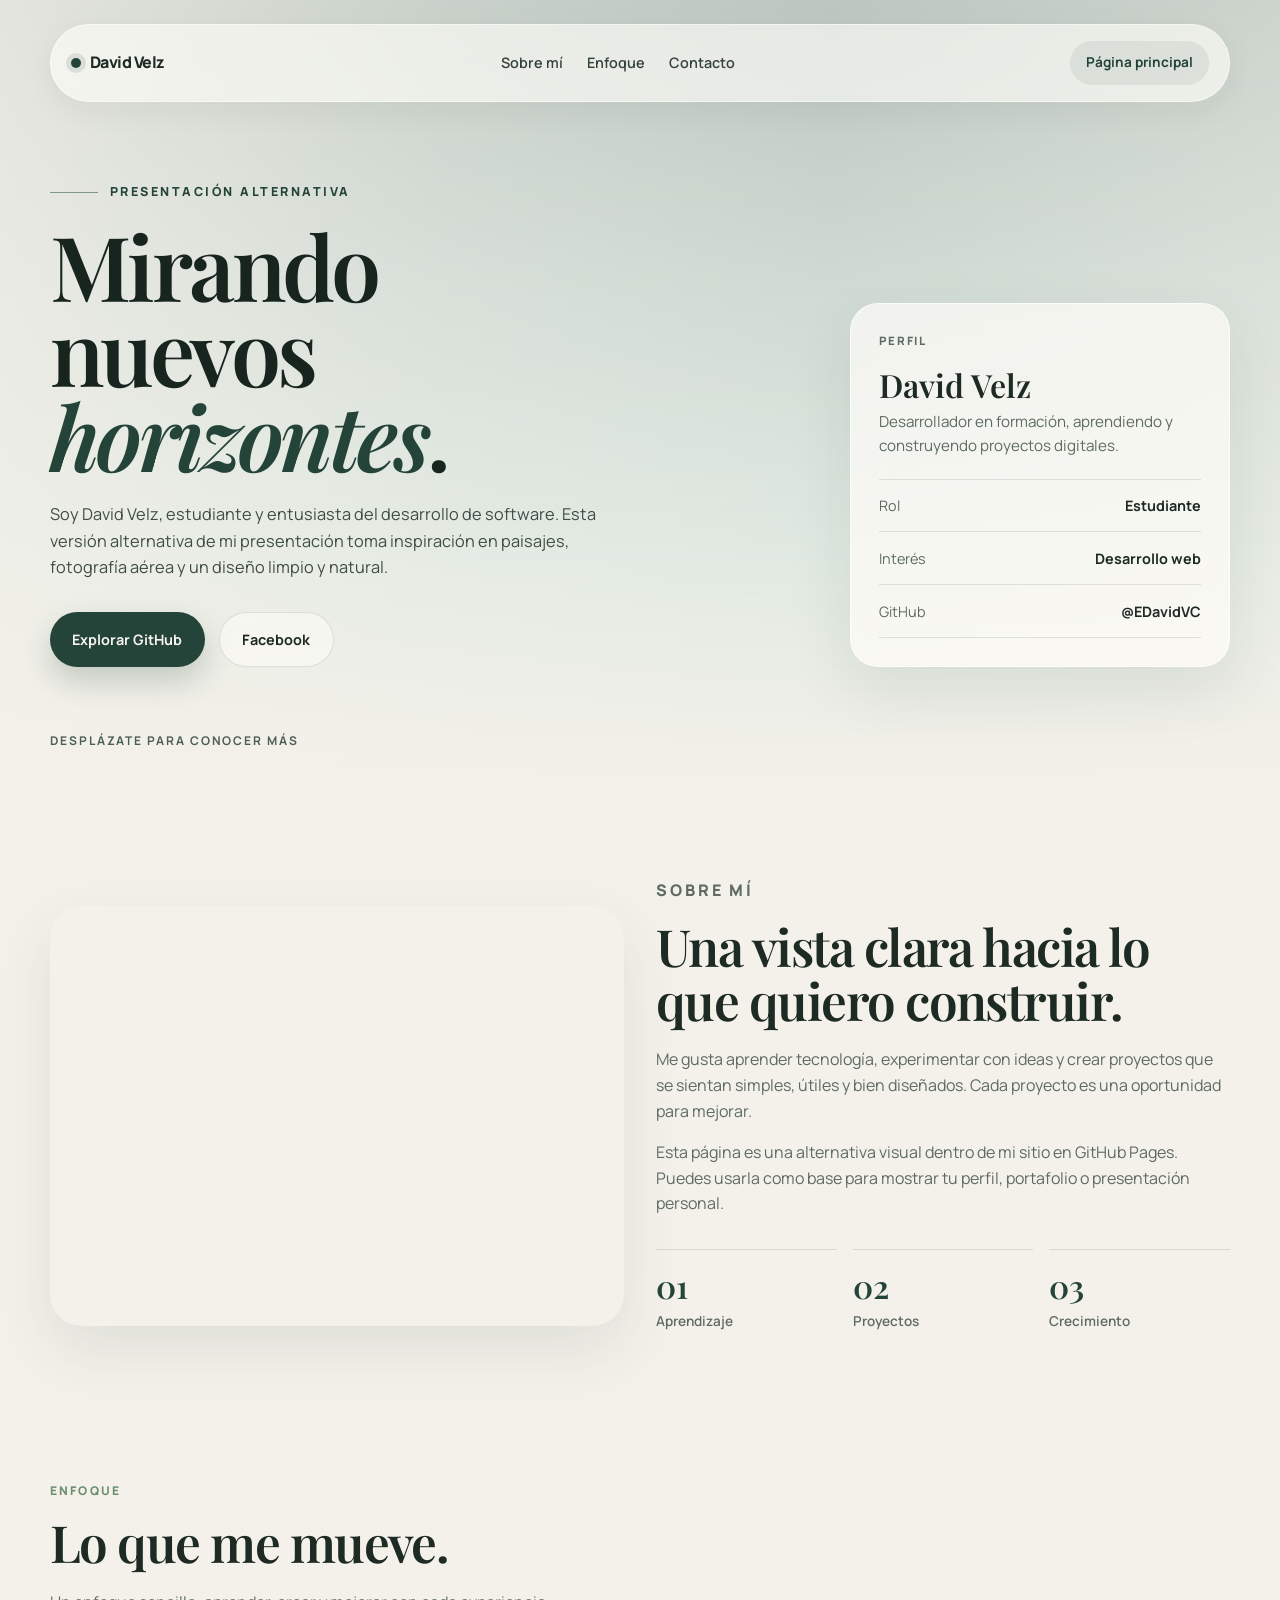
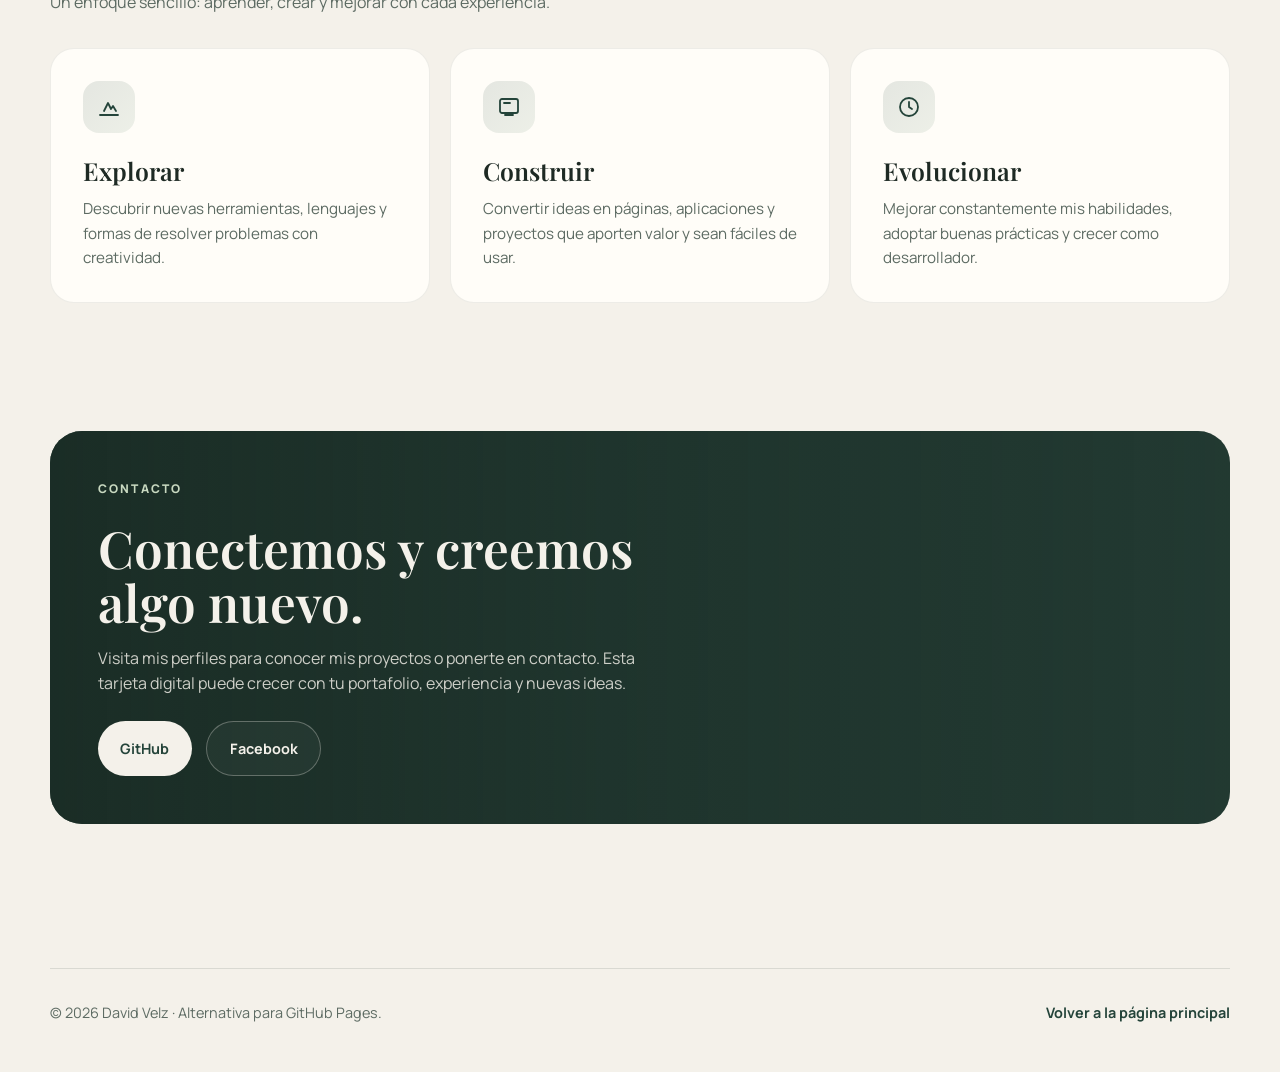
==== alternativa/index.html @ 0d1ffbe5 "Add alternativa page inspired by Dronescape style" ====
<!DOCTYPE html>
<html lang="es">
<head>
  <meta charset="UTF-8">
  <meta name="viewport" content="width=device-width, initial-scale=1.0">
  <meta name="description" content="Presentación alternativa de David Velz - estilo paisaje y naturaleza.">
  <title>David Velz | Alternativa</title>
  <link rel="preconnect" href="https://fonts.googleapis.com">
  <link rel="preconnect" href="https://fonts.gstatic.com" crossorigin>
  <link href="https://fonts.googleapis.com/css2?family=Manrope:wght@400;500;600;700;800&family=Playfair+Display:wght@600;700&display=swap" rel="stylesheet">
  <style>
    :root {
      --bg: #f4f1ea;
      --surface: rgba(255, 255, 255, 0.72);
      --surface-solid: #fffdf8;
      --ink: #1e2a24;
      --muted: #5d6b63;
      --line: rgba(30, 42, 36, 0.12);
      --forest: #24443a;
      --moss: #6b8f71;
      --sand: #d8c3a5;
      --sky: #dfeae4;
      --radius: 24px;
      --shadow: 0 24px 60px rgba(36, 68, 58, 0.1);
    }

    * { box-sizing: border-box; margin: 0; padding: 0; }
    html { scroll-behavior: smooth; }
    body {
      font-family: 'Manrope', system-ui, sans-serif;
      color: var(--ink);
      background: var(--bg);
      line-height: 1.6;
    }

    img { max-width: 100%; display: block; }
    a { color: inherit; }

    .hero {
      position: relative;
      min-height: 88vh;
      padding: 1.5rem;
      display: flex;
      flex-direction: column;
      overflow: clip;
      background: #dce8e0;
    }

    .hero-bg {
      position: absolute;
      inset: 0;
      background:
        linear-gradient(180deg, rgba(20,35,29,0.18) 0%, rgba(20,35,29,0.08) 35%, rgba(244,241,234,0.15) 70%, rgba(244,241,234,1) 100%),
        url('https://images.unsplash.com/photo-1501785888041-af3ef285b470?auto=format&fit=crop&w=1800&q=80') center/cover no-repeat;
    }

    .hero-bg::after {
      content: "";
      position: absolute;
      inset: 0;
      background: linear-gradient(90deg, rgba(244,241,234,0.72) 0%, rgba(244,241,234,0.28) 35%, rgba(244,241,234,0.05) 65%, rgba(244,241,234,0.35) 100%);
    }

    .nav, .hero-content, .scroll-hint { position: relative; z-index: 1; }

    .nav {
      width: min(1180px, 100%);
      margin: 0 auto;
      display: flex;
      align-items: center;
      justify-content: space-between;
      gap: 1rem;
      padding: 1rem 1.25rem;
      border-radius: 999px;
      background: rgba(255, 253, 248, 0.62);
      backdrop-filter: blur(14px);
      border: 1px solid rgba(255,255,255,0.5);
      box-shadow: 0 8px 30px rgba(30, 42, 36, 0.06);
    }

    .brand {
      font-weight: 800;
      font-size: 1rem;
      letter-spacing: -0.03em;
      text-decoration: none;
      display: flex;
      align-items: center;
      gap: 0.55rem;
    }

    .brand-dot {
      width: 10px; height: 10px; border-radius: 50%;
      background: var(--forest);
      box-shadow: 0 0 0 5px rgba(36,68,58,0.12);
    }

    .nav-links {
      display: flex;
      gap: 1.5rem;
      list-style: none;
    }

    .nav-links a {
      text-decoration: none;
      font-size: 0.9rem;
      font-weight: 600;
      color: #34423b;
    }

    .nav-links a:hover { color: var(--forest); }

    .nav-back {
      text-decoration: none;
      font-size: 0.85rem;
      font-weight: 700;
      padding: 0.7rem 1rem;
      border-radius: 999px;
      color: var(--forest);
      background: rgba(36,68,58,0.08);
      white-space: nowrap;
    }

    .hero-content {
      width: min(1180px, 100%);
      margin: auto;
      padding: 5rem 0 4rem;
      display: grid;
      grid-template-columns: 1fr 380px;
      gap: 2rem;
      align-items: end;
    }

    .kicker {
      font-size: 0.78rem;
      font-weight: 800;
      letter-spacing: 0.2em;
      text-transform: uppercase;
      color: var(--forest);
      margin-bottom: 1.25rem;
      display: flex;
      align-items: center;
      gap: 0.75rem;
    }

    .kicker::before {
      content: "";
      width: 48px;
      height: 1px;
      background: rgba(36,68,58,0.5);
    }

    h1, h2, h3 { font-family: 'Playfair Display', Georgia, serif; font-weight: 600; }

    h1 {
      font-size: clamp(3rem, 7vw, 6rem);
      line-height: 0.95;
      letter-spacing: -0.04em;
      color: #18251f;
      margin-bottom: 1.5rem;
      max-width: 10ch;
    }

    h1 em {
      font-style: italic;
      color: var(--forest);
    }

    .lead {
      max-width: 58ch;
      font-size: 1.02rem;
      color: #3d4d45;
      margin-bottom: 2rem;
    }

    .actions { display: flex; gap: 0.9rem; flex-wrap: wrap; }

    .btn {
      display: inline-flex;
      align-items: center;
      justify-content: center;
      padding: 0.95rem 1.4rem;
      border-radius: 999px;
      text-decoration: none;
      font-weight: 700;
      font-size: 0.9rem;
      transition: transform 0.2s, box-shadow 0.2s, background 0.2s;
    }
    .btn:hover { transform: translateY(-2px); }

    .btn-primary {
      background: var(--forest);
      color: #f7f4ee;
      box-shadow: 0 14px 30px rgba(36,68,58,0.22);
    }

    .btn-secondary {
      background: rgba(255,253,248,0.55);
      border: 1px solid rgba(30,42,36,0.12);
      color: var(--ink);
      backdrop-filter: blur(6px);
    }

    .hero-card {
      background: rgba(255, 253, 248, 0.7);
      backdrop-filter: blur(16px);
      border: 1px solid rgba(255,255,255,0.65);
      border-radius: 28px;
      padding: 1.75rem;
      box-shadow: var(--shadow);
    }

    .hero-card .label {
      font-size: 0.72rem;
      font-weight: 800;
      letter-spacing: 0.16em;
      text-transform: uppercase;
      color: var(--muted);
      margin-bottom: 1rem;
    }

    .hero-card h2 {
      font-size: 2rem;
      line-height: 1.1;
      margin-bottom: 0.5rem;
    }

    .hero-card p { color: var(--muted); font-size: 0.95rem; margin-bottom: 1.25rem; }

    .meta {
      display: grid;
      gap: 0;
      border-top: 1px solid var(--line);
    }

    .meta-row {
      display: flex;
      justify-content: space-between;
      gap: 1rem;
      padding: 0.9rem 0;
      border-bottom: 1px solid var(--line);
      font-size: 0.9rem;
    }

    .meta-row span:first-child { color: var(--muted); }
    .meta-row span:last-child { font-weight: 700; text-align: right; }

    .scroll-hint {
      width: min(1180px, 100%);
      margin: 0 auto;
      padding-bottom: 1.5rem;
      font-size: 0.75rem;
      font-weight: 700;
      letter-spacing: 0.16em;
      text-transform: uppercase;
      color: #4d5e56;
    }

    .content {
      width: min(1180px, calc(100% - 2rem));
      margin: 0 auto;
      padding: 1rem 0 5rem;
    }

    .intro {
      display: grid;
      grid-template-columns: 1fr 1fr;
      gap: 2rem;
      padding: 4rem 0;
      align-items: center;
    }

    .intro-image {
      border-radius: 32px;
      overflow: hidden;
      min-height: 420px;
      background: url('https://images.unsplash.com/photo-1472214103451-9374bd1c798e?auto=format&fit=crop&w=1200&q=80') center/cover no-repeat;
      box-shadow: var(--shadow);
    }

    .section-kicker {
      font-size: 0.75rem;
      font-weight: 800;
      letter-spacing: 0.18em;
      text-transform: uppercase;
      color: var(--moss);
      margin-bottom: 1rem;
    }

    .intro h2, .section-title {
      font-size: clamp(2.2rem, 4vw, 3.5rem);
      line-height: 1.05;
      letter-spacing: -0.03em;
      margin-bottom: 1.25rem;
    }

    .intro p, .section-desc {
      color: var(--muted);
      font-size: 1rem;
      margin-bottom: 1rem;
      max-width: 60ch;
    }

    .stats {
      display: grid;
      grid-template-columns: repeat(3, 1fr);
      gap: 1rem;
      margin-top: 2rem;
    }

    .stat {
      padding: 1.25rem 0;
      border-top: 1px solid var(--line);
    }

    .stat strong {
      display: block;
      font-family: 'Playfair Display', Georgia, serif;
      font-size: 2rem;
      font-weight: 600;
      color: var(--forest);
      line-height: 1;
      margin-bottom: 0.35rem;
    }

    .stat span { font-size: 0.85rem; color: var(--muted); font-weight: 600; }

    .section { padding: 4rem 0; }
    .section-header { margin-bottom: 2rem; }
    .section-desc { margin-bottom: 0; }

    .cards {
      display: grid;
      grid-template-columns: repeat(3, 1fr);
      gap: 1.25rem;
    }

    .card {
      background: var(--surface-solid);
      border: 1px solid rgba(30,42,36,0.08);
      border-radius: var(--radius);
      padding: 2rem;
      transition: transform 0.25s, box-shadow 0.25s;
    }

    .card:hover { transform: translateY(-4px); box-shadow: var(--shadow); }

    .card-icon {
      width: 52px;
      height: 52px;
      border-radius: 16px;
      background: linear-gradient(135deg, rgba(36,68,58,0.12), rgba(107,143,113,0.12));
      color: var(--forest);
      display: grid;
      place-items: center;
      margin-bottom: 1.5rem;
    }

    .card h3 {
      font-size: 1.55rem;
      line-height: 1.15;
      margin-bottom: 0.75rem;
    }

    .card p { color: var(--muted); font-size: 0.95rem; }

    .banner {
      position: relative;
      border-radius: 32px;
      overflow: hidden;
      padding: 3rem;
      min-height: 340px;
      display: flex;
      align-items: end;
      background: #243d35;
    }

    .banner-bg {
      position: absolute;
      inset: 0;
      background:
        linear-gradient(90deg, rgba(24,41,34,0.8) 0%, rgba(24,41,34,0.45) 45%, rgba(24,41,34,0.2) 100%),
        url('https://images.unsplash.com/photo-1470770841072-f978cf4d019e?auto=format&fit=crop&w=1600&q=80') center/cover no-repeat;
    }

    .banner-content { position: relative; z-index: 1; max-width: 640px; color: #f4f1ea; }
    .banner .section-kicker { color: #c8d8c0; }
    .banner h2 { font-size: clamp(2rem, 4vw, 3.4rem); line-height: 1.05; margin-bottom: 1rem; }
    .banner p { color: rgba(244,241,234,0.82); margin-bottom: 1.5rem; max-width: 56ch; }

    .banner-links { display: flex; gap: 0.9rem; flex-wrap: wrap; }

    .btn-light {
      background: #f4f1ea;
      color: var(--forest);
    }

    .btn-ghost {
      color: #f4f1ea;
      border: 1px solid rgba(244,241,234,0.3);
      background: rgba(255,255,255,0.04);
    }

    footer {
      width: min(1180px, calc(100% - 2rem));
      margin: 0 auto;
      padding: 2rem 0 3rem;
      border-top: 1px solid var(--line);
      display: flex;
      justify-content: space-between;
      gap: 1rem;
      color: var(--muted);
      font-size: 0.9rem;
    }

    footer a { color: var(--forest); font-weight: 700; text-decoration: none; }

    @media (max-width: 980px) {
      .hero-content, .intro { grid-template-columns: 1fr; }
      .hero-content { padding: 4rem 0 2rem; }
      .hero-card { max-width: 520px; }
      .cards { grid-template-columns: 1fr; }
      .intro-image { min-height: 320px; }
    }

    @media (max-width: 720px) {
      .nav { border-radius: 24px; flex-wrap: wrap; justify-content: center; }
      .nav-links { order: 3; width: 100%; justify-content: center; flex-wrap: wrap; gap: 1rem; }
      .stats { grid-template-columns: 1fr; gap: 0; }
      .banner { padding: 2rem; }
      footer { flex-direction: column; text-align: center; }
    }
  </style>
</head>
<body>
  <header class="hero" id="inicio">
    <div class="hero-bg" aria-hidden="true"></div>
    <nav class="nav">
      <a class="brand" href="#inicio"><span class="brand-dot"></span>David Velz</a>
      <ul class="nav-links">
        <li><a href="#sobre-mi">Sobre mí</a></li>
        <li><a href="#enfoque">Enfoque</a></li>
        <li><a href="#contacto">Contacto</a></li>
      </ul>
      <a class="nav-back" href="../">Página principal</a>
    </nav>

    <div class="hero-content">
      <div>
        <p class="kicker">Presentación alternativa</p>
        <h1>Mirando nuevos <em>horizontes</em>.</h1>
        <p class="lead">
          Soy David Velz, estudiante y entusiasta del desarrollo de software. Esta versión alternativa
          de mi presentación toma inspiración en paisajes, fotografía aérea y un diseño limpio y natural.
        </p>
        <div class="actions">
          <a class="btn btn-primary" href="https://github.com/EDavidVC" target="_blank" rel="noopener noreferrer">Explorar GitHub</a>
          <a class="btn btn-secondary" href="https://www.facebook.com/devdavidvelz" target="_blank" rel="noopener noreferrer">Facebook</a>
        </div>
      </div>

      <aside class="hero-card" aria-label="Información rápida">
        <p class="label">Perfil</p>
        <h2>David Velz</h2>
        <p>Desarrollador en formación, aprendiendo y construyendo proyectos digitales.</p>
        <div class="meta">
          <div class="meta-row"><span>Rol</span><span>Estudiante</span></div>
          <div class="meta-row"><span>Interés</span><span>Desarrollo web</span></div>
          <div class="meta-row"><span>GitHub</span><span>@EDavidVC</span></div>
        </div>
      </aside>
    </div>

    <div class="scroll-hint">Desplázate para conocer más</div>
  </header>

  <main class="content">
    <section class="intro" id="sobre-mi">
      <div class="intro-image" role="img" aria-label="Paisaje natural visto desde lo alto"></div>
      <div>
        <p class="section-kicker">Sobre mí</p>
        <h2>Una vista clara hacia lo que quiero construir.</h2>
        <p>
          Me gusta aprender tecnología, experimentar con ideas y crear proyectos que se sientan simples,
          útiles y bien diseñados. Cada proyecto es una oportunidad para mejorar.
        </p>
        <p>
          Esta página es una alternativa visual dentro de mi sitio en GitHub Pages. Puedes usarla como
          base para mostrar tu perfil, portafolio o presentación personal.
        </p>
        <div class="stats">
          <div class="stat"><strong>01</strong><span>Aprendizaje</span></div>
          <div class="stat"><strong>02</strong><span>Proyectos</span></div>
          <div class="stat"><strong>03</strong><span>Crecimiento</span></div>
        </div>
      </div>
    </section>

    <section class="section" id="enfoque">
      <div class="section-header">
        <p class="section-kicker">Enfoque</p>
        <h2 class="section-title">Lo que me mueve.</h2>
        <p class="section-desc">Un enfoque sencillo: aprender, crear y mejorar con cada experiencia.</p>
      </div>

      <div class="cards">
        <article class="card">
          <div class="card-icon" aria-hidden="true">
            <svg width="24" height="24" viewBox="0 0 24 24" fill="none" stroke="currentColor" stroke-width="1.8" stroke-linecap="round" stroke-linejoin="round"><path d="M3 20h18"/><path d="M7 16l4-8 3 6 2-3 3 5"/></svg>
          </div>
          <h3>Explorar</h3>
          <p>Descubrir nuevas herramientas, lenguajes y formas de resolver problemas con creatividad.</p>
        </article>
        <article class="card">
          <div class="card-icon" aria-hidden="true">
            <svg width="24" height="24" viewBox="0 0 24 24" fill="none" stroke="currentColor" stroke-width="1.8" stroke-linecap="round" stroke-linejoin="round"><rect x="3" y="4" width="18" height="14" rx="2"/><path d="M8 20h8"/><path d="M7 8h6"/></svg>
          </div>
          <h3>Construir</h3>
          <p>Convertir ideas en páginas, aplicaciones y proyectos que aporten valor y sean fáciles de usar.</p>
        </article>
        <article class="card">
          <div class="card-icon" aria-hidden="true">
            <svg width="24" height="24" viewBox="0 0 24 24" fill="none" stroke="currentColor" stroke-width="1.8" stroke-linecap="round" stroke-linejoin="round"><circle cx="12" cy="12" r="9"/><path d="M12 7v5l3 2"/></svg>
          </div>
          <h3>Evolucionar</h3>
          <p>Mejorar constantemente mis habilidades, adoptar buenas prácticas y crecer como desarrollador.</p>
        </article>
      </div>
    </section>

    <section class="section" id="contacto">
      <div class="banner">
        <div class="banner-bg" aria-hidden="true"></div>
        <div class="banner-content">
          <p class="section-kicker">Contacto</p>
          <h2>Conectemos y creemos algo nuevo.</h2>
          <p>
            Visita mis perfiles para conocer mis proyectos o ponerte en contacto. Esta tarjeta digital
            puede crecer con tu portafolio, experiencia y nuevas ideas.
          </p>
          <div class="banner-links">
            <a class="btn btn-light" href="https://github.com/EDavidVC" target="_blank" rel="noopener noreferrer">GitHub</a>
            <a class="btn btn-ghost" href="https://www.facebook.com/devdavidvelz" target="_blank" rel="noopener noreferrer">Facebook</a>
          </div>
        </div>
      </div>
    </section>
  </main>

  <footer>
    <p>© 2026 David Velz · Alternativa para GitHub Pages.</p>
    <p><a href="../">Volver a la página principal</a></p>
  </footer>
</body>
</html>
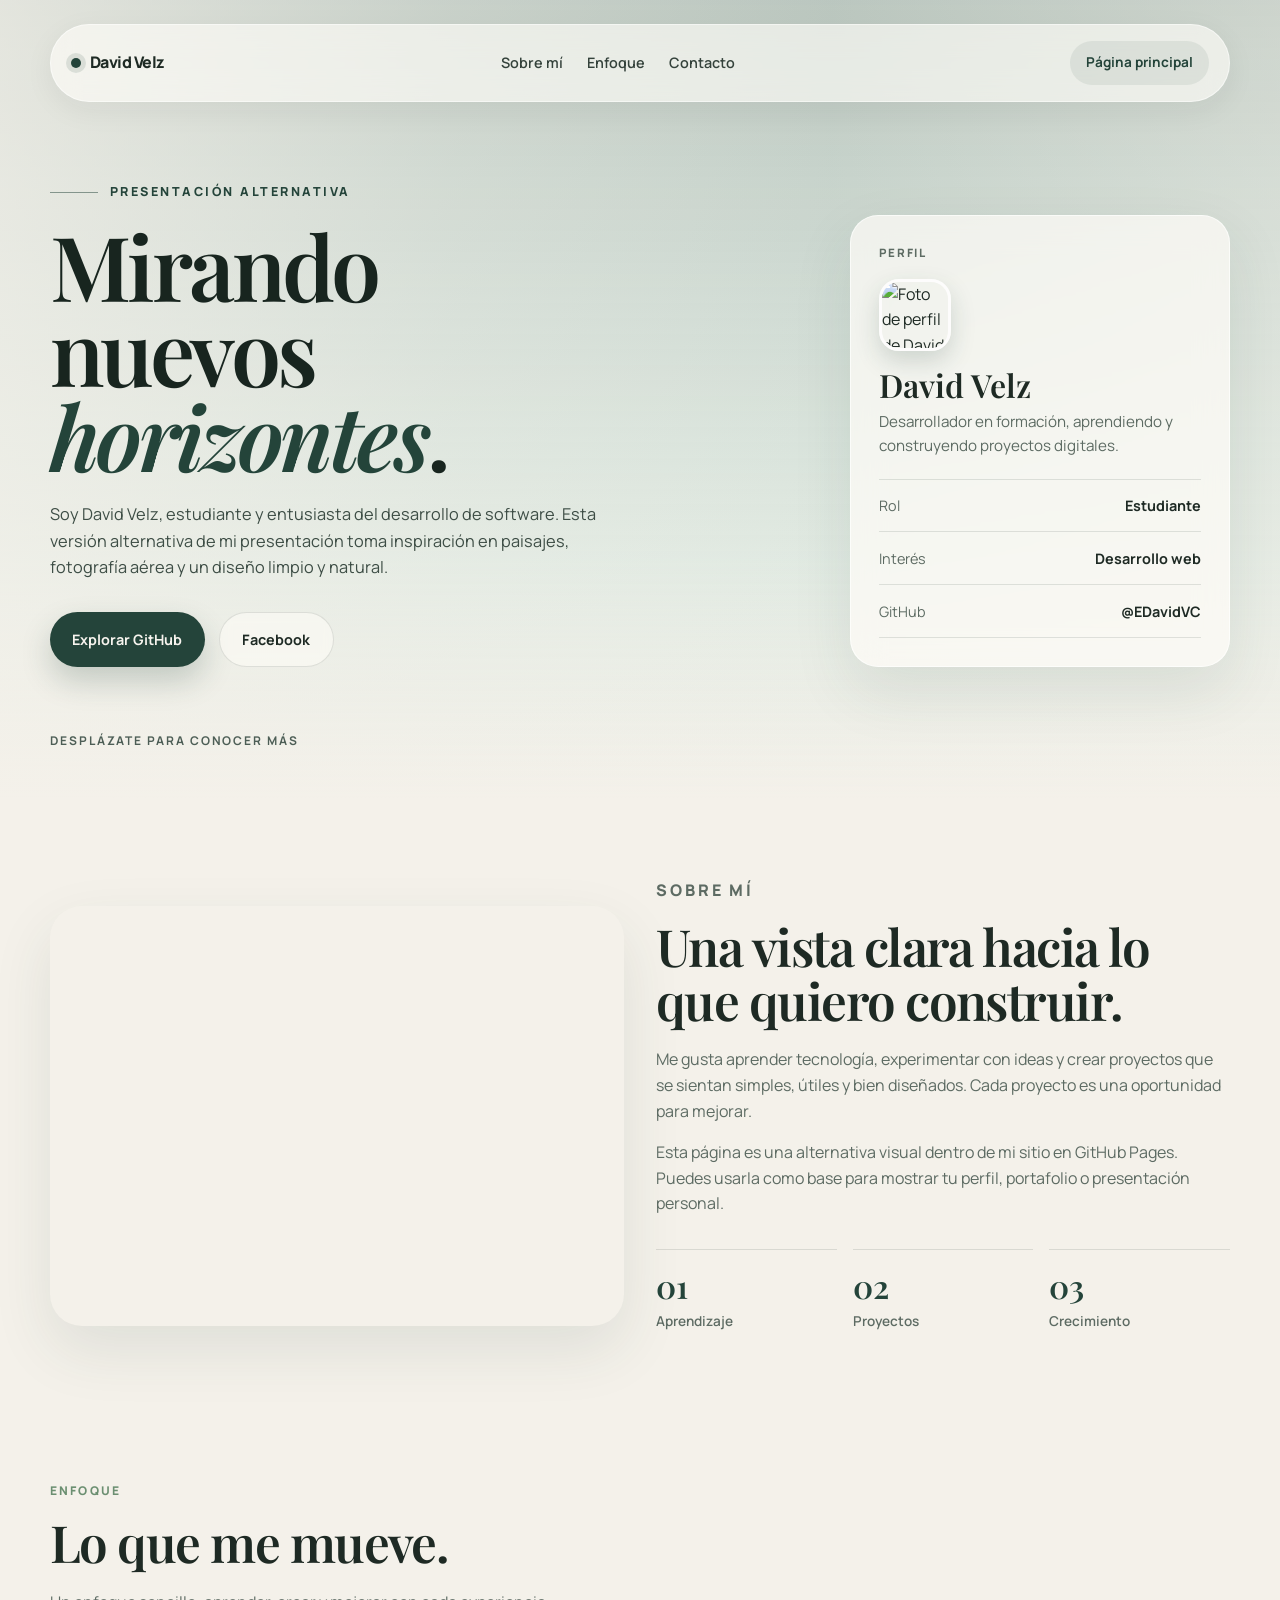
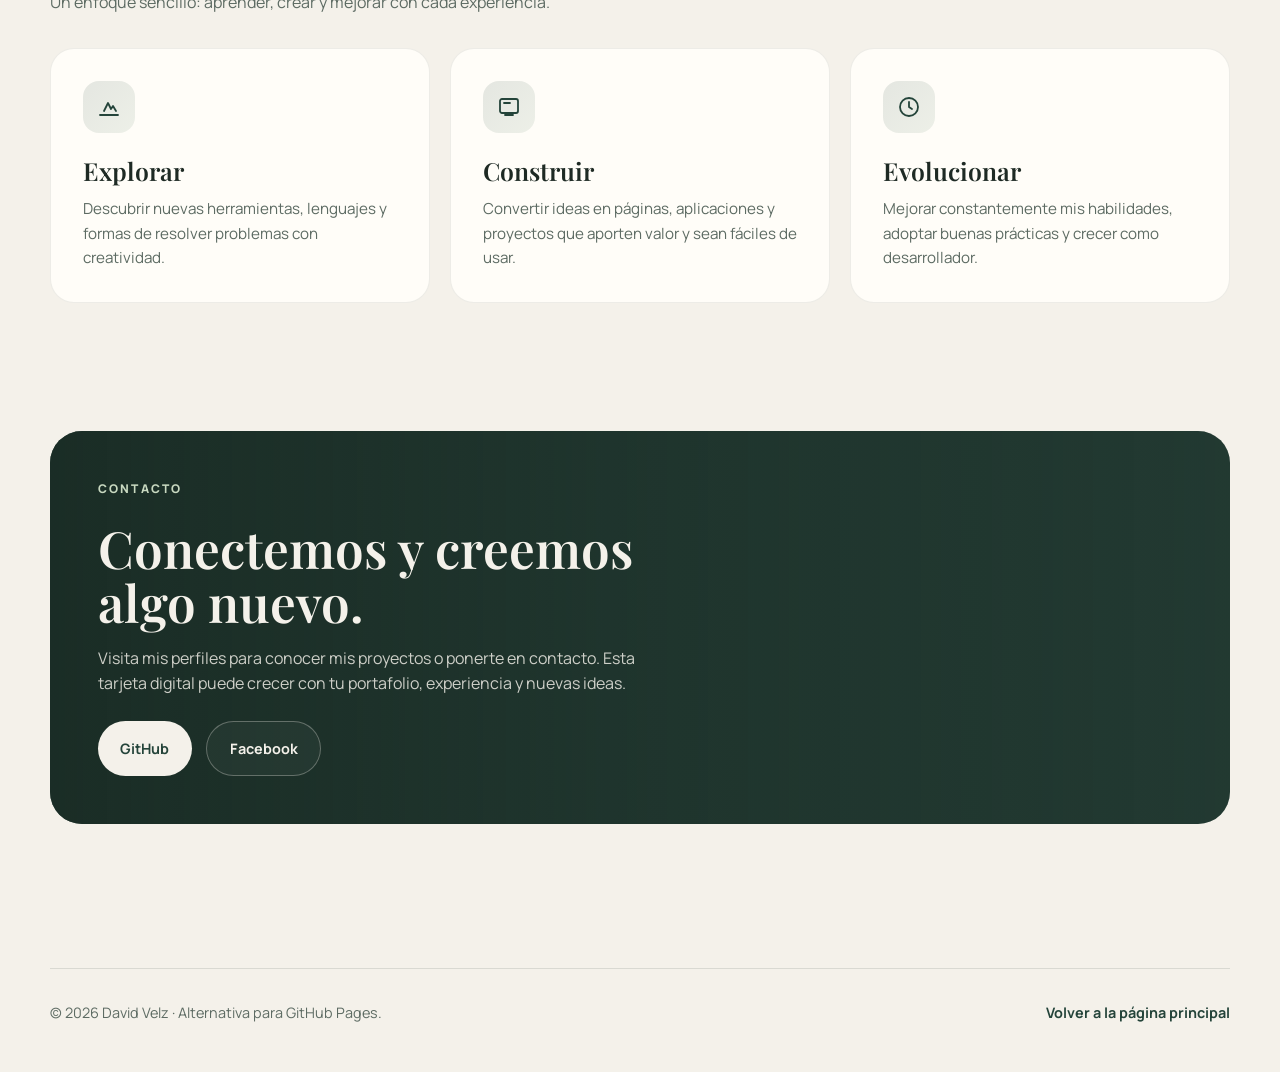
==== commit 33d48be1: "Make alternativa the official page and use GitHub avatar" ====
--- a/alternativa/index.html
+++ b/alternativa/index.html
@@ -209,6 +209,15 @@
       box-shadow: var(--shadow);
     }
 
+    .avatar-img {
+      width: 72px;
+      height: 72px;
+      border-radius: 20px;
+      object-fit: cover;
+      border: 3px solid rgba(255,255,255,0.8);
+      box-shadow: 0 10px 24px rgba(36,68,58,0.18);
+      margin-bottom: 1rem;
+    }
     .hero-card .label {
       font-size: 0.72rem;
       font-weight: 800;
@@ -460,6 +469,7 @@
 
       <aside class="hero-card" aria-label="Información rápida">
         <p class="label">Perfil</p>
+        <img class="avatar-img" src="https://avatars.githubusercontent.com/u/62119168?v=4" alt="Foto de perfil de David Velz en GitHub" width="72" height="72">
         <h2>David Velz</h2>
         <p>Desarrollador en formación, aprendiendo y construyendo proyectos digitales.</p>
         <div class="meta">
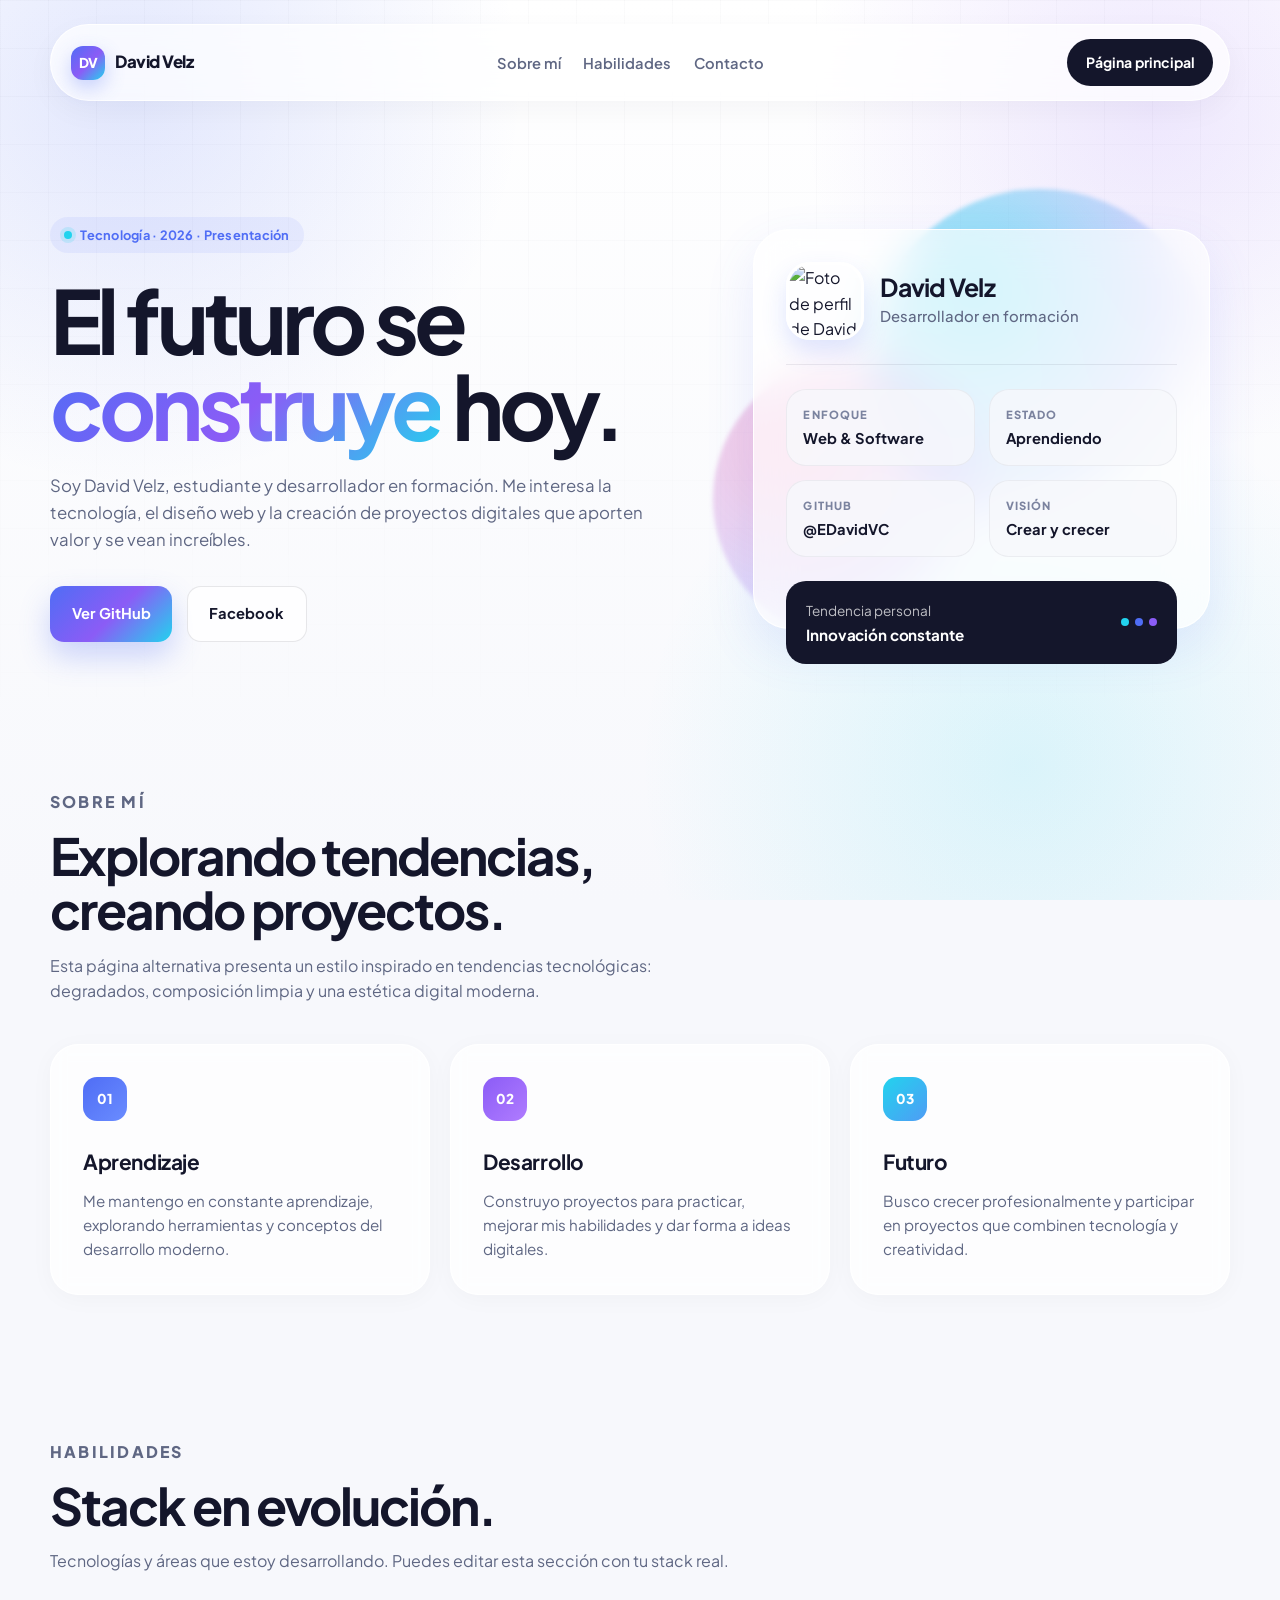
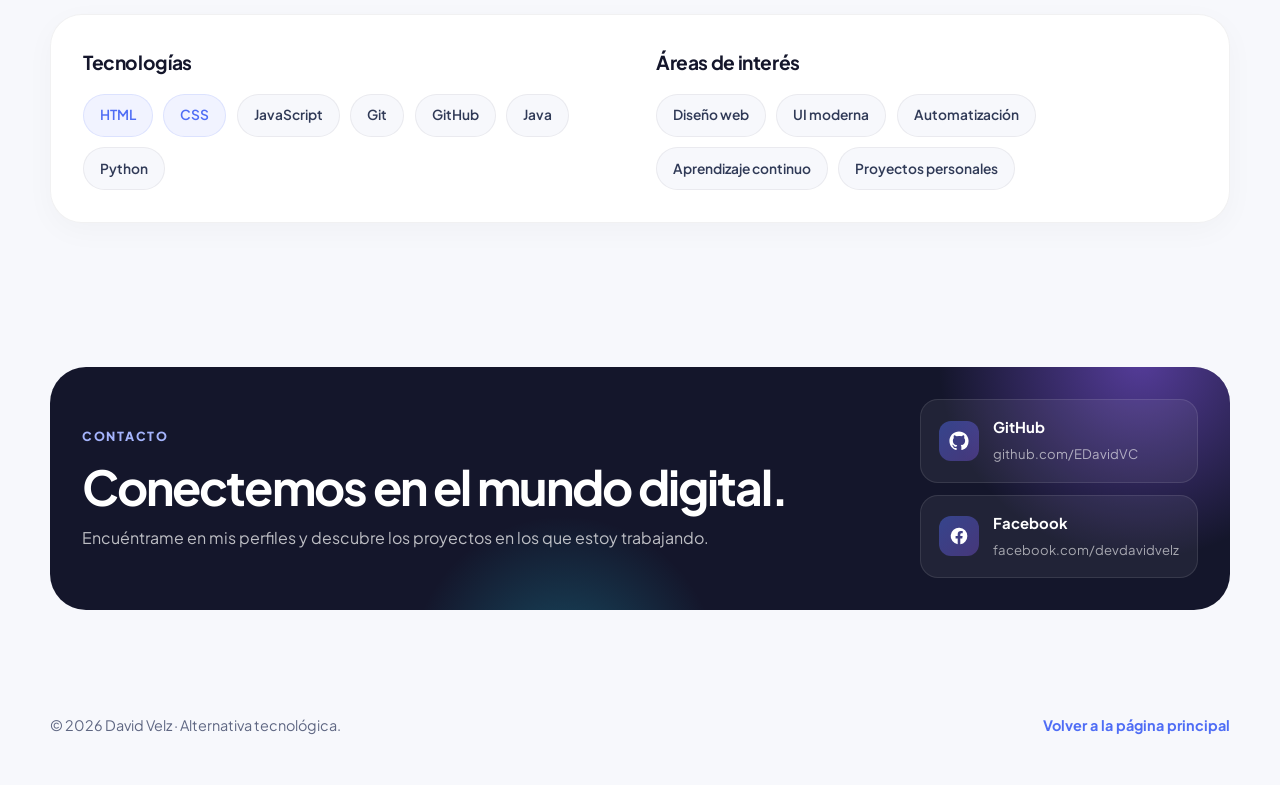
==== commit 7dda1a28: "Redesign alternativa with tech trends 2026 style" ====
--- a/alternativa/index.html
+++ b/alternativa/index.html
@@ -3,339 +3,350 @@
 <head>
   <meta charset="UTF-8">
   <meta name="viewport" content="width=device-width, initial-scale=1.0">
-  <meta name="description" content="Presentación alternativa de David Velz - estilo paisaje y naturaleza.">
-  <title>David Velz | Alternativa</title>
+  <meta name="description" content="Presentación alternativa de David Velz con estilo tecnológico.">
+  <title>David Velz | Tendencias Tech</title>
   <link rel="preconnect" href="https://fonts.googleapis.com">
   <link rel="preconnect" href="https://fonts.gstatic.com" crossorigin>
-  <link href="https://fonts.googleapis.com/css2?family=Manrope:wght@400;500;600;700;800&family=Playfair+Display:wght@600;700&display=swap" rel="stylesheet">
+  <link href="https://fonts.googleapis.com/css2?family=Plus+Jakarta+Sans:wght@400;500;600;700;800&display=swap" rel="stylesheet">
   <style>
     :root {
-      --bg: #f4f1ea;
-      --surface: rgba(255, 255, 255, 0.72);
-      --surface-solid: #fffdf8;
-      --ink: #1e2a24;
-      --muted: #5d6b63;
-      --line: rgba(30, 42, 36, 0.12);
-      --forest: #24443a;
-      --moss: #6b8f71;
-      --sand: #d8c3a5;
-      --sky: #dfeae4;
-      --radius: 24px;
-      --shadow: 0 24px 60px rgba(36, 68, 58, 0.1);
+      --bg: #f7f8fc;
+      --white: #ffffff;
+      --ink: #14162b;
+      --muted: #5f6783;
+      --line: rgba(20, 22, 43, 0.08);
+      --blue: #4f6df5;
+      --violet: #8b5cf6;
+      --cyan: #22d3ee;
+      --pink: #ec4899;
+      --grad: linear-gradient(135deg, #4f6df5 0%, #8b5cf6 52%, #22d3ee 100%);
+      --shadow: 0 20px 50px rgba(79, 109, 245, 0.12);
+      --radius: 28px;
     }
 
     * { box-sizing: border-box; margin: 0; padding: 0; }
     html { scroll-behavior: smooth; }
     body {
-      font-family: 'Manrope', system-ui, sans-serif;
+      font-family: 'Plus Jakarta Sans', system-ui, sans-serif;
       color: var(--ink);
       background: var(--bg);
       line-height: 1.6;
-    }
-
-    img { max-width: 100%; display: block; }
+      overflow-x: hidden;
+    }
+
     a { color: inherit; }
 
-    .hero {
-      position: relative;
-      min-height: 88vh;
-      padding: 1.5rem;
-      display: flex;
-      flex-direction: column;
-      overflow: clip;
-      background: #dce8e0;
-    }
-
-    .hero-bg {
-      position: absolute;
+    .bg {
+      position: fixed;
       inset: 0;
+      z-index: 0;
+      pointer-events: none;
       background:
-        linear-gradient(180deg, rgba(20,35,29,0.18) 0%, rgba(20,35,29,0.08) 35%, rgba(244,241,234,0.15) 70%, rgba(244,241,234,1) 100%),
-        url('https://images.unsplash.com/photo-1501785888041-af3ef285b470?auto=format&fit=crop&w=1800&q=80') center/cover no-repeat;
-    }
-
-    .hero-bg::after {
+        radial-gradient(circle at 10% 10%, rgba(79,109,245,0.16), transparent 28%),
+        radial-gradient(circle at 90% 12%, rgba(139,92,246,0.14), transparent 25%),
+        radial-gradient(circle at 80% 85%, rgba(34,211,238,0.14), transparent 30%),
+        linear-gradient(180deg, #ffffff 0%, #f7f8fc 100%);
+    }
+
+    .bg::before {
       content: "";
       position: absolute;
       inset: 0;
-      background: linear-gradient(90deg, rgba(244,241,234,0.72) 0%, rgba(244,241,234,0.28) 35%, rgba(244,241,234,0.05) 65%, rgba(244,241,234,0.35) 100%);
-    }
-
-    .nav, .hero-content, .scroll-hint { position: relative; z-index: 1; }
-
-    .nav {
-      width: min(1180px, 100%);
+      background-image:
+        linear-gradient(rgba(20,22,43,0.04) 1px, transparent 1px),
+        linear-gradient(90deg, rgba(20,22,43,0.04) 1px, transparent 1px);
+      background-size: 48px 48px;
+      mask-image: linear-gradient(180deg, rgba(0,0,0,0.55), transparent 85%);
+    }
+
+    .wrap {
+      position: relative;
+      z-index: 1;
+      width: min(1180px, calc(100% - 2rem));
       margin: 0 auto;
+    }
+
+    header { padding: 1.5rem 0 0; }
+
+    nav {
       display: flex;
       align-items: center;
       justify-content: space-between;
       gap: 1rem;
-      padding: 1rem 1.25rem;
+      padding: 0.9rem 1rem 0.9rem 1.25rem;
+      background: rgba(255,255,255,0.72);
+      backdrop-filter: blur(16px);
+      border: 1px solid rgba(255,255,255,0.9);
+      box-shadow: 0 10px 30px rgba(20,22,43,0.04);
       border-radius: 999px;
-      background: rgba(255, 253, 248, 0.62);
-      backdrop-filter: blur(14px);
-      border: 1px solid rgba(255,255,255,0.5);
-      box-shadow: 0 8px 30px rgba(30, 42, 36, 0.06);
     }
 
     .brand {
+      display: inline-flex;
+      align-items: center;
+      gap: 0.65rem;
+      text-decoration: none;
       font-weight: 800;
-      font-size: 1rem;
       letter-spacing: -0.03em;
-      text-decoration: none;
-      display: flex;
-      align-items: center;
-      gap: 0.55rem;
-    }
-
-    .brand-dot {
-      width: 10px; height: 10px; border-radius: 50%;
-      background: var(--forest);
-      box-shadow: 0 0 0 5px rgba(36,68,58,0.12);
+      font-size: 1.05rem;
+    }
+
+    .brand-icon {
+      width: 34px;
+      height: 34px;
+      border-radius: 12px;
+      background: var(--grad);
+      display: grid;
+      place-items: center;
+      color: #fff;
+      font-size: 0.85rem;
+      box-shadow: 0 8px 20px rgba(79,109,245,0.3);
     }
 
     .nav-links {
       display: flex;
-      gap: 1.5rem;
       list-style: none;
+      gap: 1.4rem;
     }
 
     .nav-links a {
       text-decoration: none;
-      font-size: 0.9rem;
+      color: var(--muted);
+      font-size: 0.92rem;
       font-weight: 600;
-      color: #34423b;
-    }
-
-    .nav-links a:hover { color: var(--forest); }
-
-    .nav-back {
+    }
+    .nav-links a:hover { color: var(--ink); }
+
+    .nav-btn {
       text-decoration: none;
-      font-size: 0.85rem;
+      padding: 0.75rem 1.15rem;
+      border-radius: 999px;
+      font-size: 0.88rem;
       font-weight: 700;
-      padding: 0.7rem 1rem;
+      color: #fff;
+      background: var(--ink);
+    }
+
+    .hero {
+      padding: 5.5rem 0 3rem;
+      display: grid;
+      grid-template-columns: 1.1fr 0.9fr;
+      gap: 2rem;
+      align-items: center;
+    }
+
+    .pill {
+      display: inline-flex;
+      align-items: center;
+      gap: 0.5rem;
+      padding: 0.5rem 0.9rem;
       border-radius: 999px;
-      color: var(--forest);
-      background: rgba(36,68,58,0.08);
-      white-space: nowrap;
-    }
-
-    .hero-content {
-      width: min(1180px, 100%);
-      margin: auto;
-      padding: 5rem 0 4rem;
+      background: rgba(79,109,245,0.08);
+      color: var(--blue);
+      font-size: 0.8rem;
+      font-weight: 700;
+      letter-spacing: 0.02em;
+      margin-bottom: 1.5rem;
+    }
+
+    .pill::before {
+      content: "";
+      width: 8px; height: 8px; border-radius: 50%;
+      background: var(--cyan);
+      box-shadow: 0 0 0 4px rgba(34,211,238,0.18);
+    }
+
+    h1 {
+      font-size: clamp(2.8rem, 7vw, 5.5rem);
+      line-height: 0.98;
+      letter-spacing: -0.055em;
+      margin-bottom: 1.5rem;
+      max-width: 11ch;
+    }
+
+    .gradient-text {
+      background: var(--grad);
+      -webkit-background-clip: text;
+      background-clip: text;
+      color: transparent;
+    }
+
+    .lead {
+      font-size: 1.05rem;
+      color: var(--muted);
+      max-width: 58ch;
+      margin-bottom: 2rem;
+    }
+
+    .actions { display: flex; gap: 0.9rem; flex-wrap: wrap; }
+
+    .btn {
+      display: inline-flex;
+      align-items: center;
+      justify-content: center;
+      gap: 0.55rem;
+      padding: 0.95rem 1.35rem;
+      border-radius: 14px;
+      text-decoration: none;
+      font-weight: 700;
+      font-size: 0.92rem;
+      transition: transform 0.2s, box-shadow 0.2s;
+    }
+    .btn:hover { transform: translateY(-2px); }
+
+    .btn-grad {
+      color: #fff;
+      background: var(--grad);
+      box-shadow: 0 14px 30px rgba(79,109,245,0.28);
+    }
+
+    .btn-white {
+      background: rgba(255,255,255,0.8);
+      border: 1px solid rgba(20,22,43,0.1);
+      color: var(--ink);
+    }
+
+    .visual {
+      position: relative;
+      min-height: 480px;
+    }
+
+    .blob {
+      position: absolute;
+      border-radius: 50%;
+      filter: blur(2px);
+    }
+
+    .blob-a {
+      width: 340px; height: 340px;
+      top: 0; right: 20px;
+      background: radial-gradient(circle at 30% 30%, rgba(34,211,238,0.55), rgba(79,109,245,0.2) 60%, transparent 72%);
+    }
+
+    .blob-b {
+      width: 280px; height: 280px;
+      bottom: 30px; left: 0;
+      background: radial-gradient(circle at 30% 30%, rgba(236,72,153,0.3), rgba(139,92,246,0.2) 60%, transparent 72%);
+    }
+
+    .profile-card {
+      position: absolute;
+      inset: 40px 20px 40px 40px;
+      background: rgba(255,255,255,0.66);
+      backdrop-filter: blur(20px);
+      border: 1px solid rgba(255,255,255,0.9);
+      border-radius: 36px;
+      padding: 2rem;
+      box-shadow: var(--shadow);
+      display: flex;
+      flex-direction: column;
+    }
+
+    .profile-top {
+      display: flex;
+      align-items: center;
+      gap: 1rem;
+      padding-bottom: 1.5rem;
+      border-bottom: 1px solid var(--line);
+      margin-bottom: 1.5rem;
+    }
+
+    .avatar {
+      width: 78px;
+      height: 78px;
+      border-radius: 24px;
+      object-fit: cover;
+      border: 3px solid #fff;
+      box-shadow: 0 12px 24px rgba(79,109,245,0.18);
+    }
+
+    .profile-top h2 {
+      font-size: 1.55rem;
+      letter-spacing: -0.03em;
+      line-height: 1.1;
+      margin-bottom: 0.2rem;
+    }
+
+    .profile-top p { color: var(--muted); font-size: 0.93rem; font-weight: 500; }
+
+    .stat-grid {
       display: grid;
-      grid-template-columns: 1fr 380px;
-      gap: 2rem;
-      align-items: end;
-    }
-
-    .kicker {
+      grid-template-columns: repeat(2, 1fr);
+      gap: 0.9rem;
+      margin-bottom: 1.5rem;
+    }
+
+    .stat {
+      padding: 1rem;
+      border-radius: 20px;
+      background: rgba(247,248,252,0.8);
+      border: 1px solid rgba(20,22,43,0.05);
+    }
+
+    .stat .k {
+      font-size: 0.7rem;
+      font-weight: 800;
+      text-transform: uppercase;
+      letter-spacing: 0.1em;
+      color: #7b839f;
+      margin-bottom: 0.3rem;
+    }
+
+    .stat .v {
+      font-size: 0.92rem;
+      font-weight: 700;
+      line-height: 1.35;
+    }
+
+    .tech-bar {
+      margin-top: auto;
+      padding: 1rem 1.25rem;
+      border-radius: 20px;
+      background: var(--ink);
+      color: #fff;
+      display: flex;
+      align-items: center;
+      justify-content: space-between;
+      gap: 1rem;
+    }
+
+    .tech-bar span { font-size: 0.85rem; color: rgba(255,255,255,0.72); }
+    .tech-bar strong { font-size: 0.95rem; letter-spacing: -0.01em; }
+
+    .dots {
+      display: flex; gap: 6px;
+    }
+    .dots i {
+      width: 8px; height: 8px; border-radius: 50%; display: block;
+    }
+    .dots i:nth-child(1) { background: var(--cyan); }
+    .dots i:nth-child(2) { background: var(--blue); }
+    .dots i:nth-child(3) { background: var(--violet); }
+
+    section { padding: 4.5rem 0; }
+
+    .section-head {
+      max-width: 700px;
+      margin-bottom: 2.5rem;
+    }
+
+    .eyebrow {
       font-size: 0.78rem;
       font-weight: 800;
-      letter-spacing: 0.2em;
+      letter-spacing: 0.14em;
       text-transform: uppercase;
-      color: var(--forest);
-      margin-bottom: 1.25rem;
-      display: flex;
-      align-items: center;
-      gap: 0.75rem;
-    }
-
-    .kicker::before {
-      content: "";
-      width: 48px;
-      height: 1px;
-      background: rgba(36,68,58,0.5);
-    }
-
-    h1, h2, h3 { font-family: 'Playfair Display', Georgia, serif; font-weight: 600; }
-
-    h1 {
-      font-size: clamp(3rem, 7vw, 6rem);
-      line-height: 0.95;
+      color: var(--blue);
+      margin-bottom: 0.9rem;
+    }
+
+    .section-head h2 {
+      font-size: clamp(2rem, 4vw, 3.2rem);
+      line-height: 1.05;
       letter-spacing: -0.04em;
-      color: #18251f;
-      margin-bottom: 1.5rem;
-      max-width: 10ch;
-    }
-
-    h1 em {
-      font-style: italic;
-      color: var(--forest);
-    }
-
-    .lead {
-      max-width: 58ch;
-      font-size: 1.02rem;
-      color: #3d4d45;
-      margin-bottom: 2rem;
-    }
-
-    .actions { display: flex; gap: 0.9rem; flex-wrap: wrap; }
-
-    .btn {
-      display: inline-flex;
-      align-items: center;
-      justify-content: center;
-      padding: 0.95rem 1.4rem;
-      border-radius: 999px;
-      text-decoration: none;
-      font-weight: 700;
-      font-size: 0.9rem;
-      transition: transform 0.2s, box-shadow 0.2s, background 0.2s;
-    }
-    .btn:hover { transform: translateY(-2px); }
-
-    .btn-primary {
-      background: var(--forest);
-      color: #f7f4ee;
-      box-shadow: 0 14px 30px rgba(36,68,58,0.22);
-    }
-
-    .btn-secondary {
-      background: rgba(255,253,248,0.55);
-      border: 1px solid rgba(30,42,36,0.12);
-      color: var(--ink);
-      backdrop-filter: blur(6px);
-    }
-
-    .hero-card {
-      background: rgba(255, 253, 248, 0.7);
-      backdrop-filter: blur(16px);
-      border: 1px solid rgba(255,255,255,0.65);
-      border-radius: 28px;
-      padding: 1.75rem;
-      box-shadow: var(--shadow);
-    }
-
-    .avatar-img {
-      width: 72px;
-      height: 72px;
-      border-radius: 20px;
-      object-fit: cover;
-      border: 3px solid rgba(255,255,255,0.8);
-      box-shadow: 0 10px 24px rgba(36,68,58,0.18);
       margin-bottom: 1rem;
     }
-    .hero-card .label {
-      font-size: 0.72rem;
-      font-weight: 800;
-      letter-spacing: 0.16em;
-      text-transform: uppercase;
-      color: var(--muted);
-      margin-bottom: 1rem;
-    }
-
-    .hero-card h2 {
-      font-size: 2rem;
-      line-height: 1.1;
-      margin-bottom: 0.5rem;
-    }
-
-    .hero-card p { color: var(--muted); font-size: 0.95rem; margin-bottom: 1.25rem; }
-
-    .meta {
-      display: grid;
-      gap: 0;
-      border-top: 1px solid var(--line);
-    }
-
-    .meta-row {
-      display: flex;
-      justify-content: space-between;
-      gap: 1rem;
-      padding: 0.9rem 0;
-      border-bottom: 1px solid var(--line);
-      font-size: 0.9rem;
-    }
-
-    .meta-row span:first-child { color: var(--muted); }
-    .meta-row span:last-child { font-weight: 700; text-align: right; }
-
-    .scroll-hint {
-      width: min(1180px, 100%);
-      margin: 0 auto;
-      padding-bottom: 1.5rem;
-      font-size: 0.75rem;
-      font-weight: 700;
-      letter-spacing: 0.16em;
-      text-transform: uppercase;
-      color: #4d5e56;
-    }
-
-    .content {
-      width: min(1180px, calc(100% - 2rem));
-      margin: 0 auto;
-      padding: 1rem 0 5rem;
-    }
-
-    .intro {
-      display: grid;
-      grid-template-columns: 1fr 1fr;
-      gap: 2rem;
-      padding: 4rem 0;
-      align-items: center;
-    }
-
-    .intro-image {
-      border-radius: 32px;
-      overflow: hidden;
-      min-height: 420px;
-      background: url('https://images.unsplash.com/photo-1472214103451-9374bd1c798e?auto=format&fit=crop&w=1200&q=80') center/cover no-repeat;
-      box-shadow: var(--shadow);
-    }
-
-    .section-kicker {
-      font-size: 0.75rem;
-      font-weight: 800;
-      letter-spacing: 0.18em;
-      text-transform: uppercase;
-      color: var(--moss);
-      margin-bottom: 1rem;
-    }
-
-    .intro h2, .section-title {
-      font-size: clamp(2.2rem, 4vw, 3.5rem);
-      line-height: 1.05;
-      letter-spacing: -0.03em;
-      margin-bottom: 1.25rem;
-    }
-
-    .intro p, .section-desc {
-      color: var(--muted);
-      font-size: 1rem;
-      margin-bottom: 1rem;
-      max-width: 60ch;
-    }
-
-    .stats {
-      display: grid;
-      grid-template-columns: repeat(3, 1fr);
-      gap: 1rem;
-      margin-top: 2rem;
-    }
-
-    .stat {
-      padding: 1.25rem 0;
-      border-top: 1px solid var(--line);
-    }
-
-    .stat strong {
-      display: block;
-      font-family: 'Playfair Display', Georgia, serif;
-      font-size: 2rem;
-      font-weight: 600;
-      color: var(--forest);
-      line-height: 1;
-      margin-bottom: 0.35rem;
-    }
-
-    .stat span { font-size: 0.85rem; color: var(--muted); font-weight: 600; }
-
-    .section { padding: 4rem 0; }
-    .section-header { margin-bottom: 2rem; }
-    .section-desc { margin-bottom: 0; }
+
+    .section-head p { color: var(--muted); font-size: 1rem; }
 
     .cards {
       display: grid;
@@ -344,221 +355,322 @@
     }
 
     .card {
-      background: var(--surface-solid);
-      border: 1px solid rgba(30,42,36,0.08);
+      background: rgba(255,255,255,0.75);
+      backdrop-filter: blur(8px);
+      border: 1px solid rgba(255,255,255,0.9);
       border-radius: var(--radius);
       padding: 2rem;
+      box-shadow: 0 4px 24px rgba(20,22,43,0.03);
       transition: transform 0.25s, box-shadow 0.25s;
     }
 
-    .card:hover { transform: translateY(-4px); box-shadow: var(--shadow); }
-
-    .card-icon {
-      width: 52px;
-      height: 52px;
-      border-radius: 16px;
-      background: linear-gradient(135deg, rgba(36,68,58,0.12), rgba(107,143,113,0.12));
-      color: var(--forest);
+    .card:hover {
+      transform: translateY(-5px);
+      box-shadow: var(--shadow);
+    }
+
+    .card-num {
+      width: 44px; height: 44px;
+      border-radius: 14px;
+      display: grid; place-items: center;
+      font-weight: 800;
+      font-size: 0.85rem;
+      color: #fff;
+      margin-bottom: 1.5rem;
+    }
+    .c1 { background: linear-gradient(135deg, #4f6df5, #6a8cff); }
+    .c2 { background: linear-gradient(135deg, #8b5cf6, #b07cff); }
+    .c3 { background: linear-gradient(135deg, #22d3ee, #4f9cf5); }
+
+    .card h3 {
+      font-size: 1.3rem;
+      letter-spacing: -0.02em;
+      margin-bottom: 0.65rem;
+    }
+
+    .card p { color: var(--muted); font-size: 0.95rem; }
+
+    .skills-box {
+      background: #fff;
+      border: 1px solid rgba(20,22,43,0.06);
+      border-radius: 32px;
+      padding: 2rem;
       display: grid;
-      place-items: center;
-      margin-bottom: 1.5rem;
-    }
-
-    .card h3 {
-      font-size: 1.55rem;
-      line-height: 1.15;
+      grid-template-columns: 1fr 1fr;
+      gap: 2rem;
+      box-shadow: 0 8px 30px rgba(20,22,43,0.03);
+    }
+
+    .skills-box h3 {
+      font-size: 1.2rem;
+      letter-spacing: -0.02em;
+      margin-bottom: 1rem;
+    }
+
+    .tags { display: flex; flex-wrap: wrap; gap: 0.65rem; }
+
+    .tag {
+      padding: 0.6rem 1rem;
+      border-radius: 999px;
+      font-size: 0.86rem;
+      font-weight: 600;
+      color: #303a57;
+      background: var(--bg);
+      border: 1px solid rgba(20,22,43,0.06);
+    }
+
+    .tag.g {
+      background: rgba(79,109,245,0.08);
+      color: var(--blue);
+      border-color: rgba(79,109,245,0.12);
+    }
+
+    .cta {
+      padding: 2rem;
+      border-radius: 36px;
+      background: var(--ink);
+      color: #fff;
+      position: relative;
+      overflow: hidden;
+      display: grid;
+      grid-template-columns: 1fr auto;
+      gap: 2rem;
+      align-items: center;
+    }
+
+    .cta::before {
+      content: "";
+      position: absolute;
+      width: 420px; height: 420px;
+      right: -120px; top: -220px;
+      background: radial-gradient(circle, rgba(139,92,246,0.55), transparent 68%);
+    }
+    .cta::after {
+      content: "";
+      position: absolute;
+      width: 320px; height: 320px;
+      left: 30%; bottom: -220px;
+      background: radial-gradient(circle, rgba(34,211,238,0.28), transparent 68%);
+    }
+
+    .cta > * { position: relative; z-index: 1; }
+    .cta .eyebrow { color: #a5b4fc; }
+    .cta h2 {
+      font-size: clamp(2rem, 4vw, 3rem);
+      line-height: 1.08;
+      letter-spacing: -0.04em;
       margin-bottom: 0.75rem;
     }
-
-    .card p { color: var(--muted); font-size: 0.95rem; }
-
-    .banner {
-      position: relative;
-      border-radius: 32px;
-      overflow: hidden;
-      padding: 3rem;
-      min-height: 340px;
-      display: flex;
-      align-items: end;
-      background: #243d35;
-    }
-
-    .banner-bg {
-      position: absolute;
-      inset: 0;
-      background:
-        linear-gradient(90deg, rgba(24,41,34,0.8) 0%, rgba(24,41,34,0.45) 45%, rgba(24,41,34,0.2) 100%),
-        url('https://images.unsplash.com/photo-1470770841072-f978cf4d019e?auto=format&fit=crop&w=1600&q=80') center/cover no-repeat;
-    }
-
-    .banner-content { position: relative; z-index: 1; max-width: 640px; color: #f4f1ea; }
-    .banner .section-kicker { color: #c8d8c0; }
-    .banner h2 { font-size: clamp(2rem, 4vw, 3.4rem); line-height: 1.05; margin-bottom: 1rem; }
-    .banner p { color: rgba(244,241,234,0.82); margin-bottom: 1.5rem; max-width: 56ch; }
-
-    .banner-links { display: flex; gap: 0.9rem; flex-wrap: wrap; }
-
-    .btn-light {
-      background: #f4f1ea;
-      color: var(--forest);
-    }
-
-    .btn-ghost {
-      color: #f4f1ea;
-      border: 1px solid rgba(244,241,234,0.3);
-      background: rgba(255,255,255,0.04);
-    }
+    .cta p { color: rgba(255,255,255,0.72); max-width: 55ch; }
+
+    .cta-links { display: flex; flex-direction: column; gap: 0.75rem; min-width: 270px; }
+    .cta-link {
+      display: flex; align-items: center; gap: 0.9rem;
+      padding: 1rem 1.1rem;
+      border-radius: 18px;
+      text-decoration: none;
+      background: rgba(255,255,255,0.06);
+      border: 1px solid rgba(255,255,255,0.1);
+    }
+    .cta-link:hover { background: rgba(255,255,255,0.1); }
+    .cta-link .ic {
+      width: 40px; height: 40px; border-radius: 12px;
+      display: grid; place-items: center;
+      background: linear-gradient(135deg, rgba(79,109,245,0.45), rgba(139,92,246,0.35));
+      flex: 0 0 40px;
+    }
+    .cta-link strong { display: block; font-size: 0.93rem; }
+    .cta-link small { color: rgba(255,255,255,0.6); font-size: 0.82rem; }
 
     footer {
-      width: min(1180px, calc(100% - 2rem));
-      margin: 0 auto;
       padding: 2rem 0 3rem;
-      border-top: 1px solid var(--line);
       display: flex;
       justify-content: space-between;
       gap: 1rem;
       color: var(--muted);
       font-size: 0.9rem;
     }
-
-    footer a { color: var(--forest); font-weight: 700; text-decoration: none; }
+    footer a { color: var(--blue); text-decoration: none; font-weight: 700; }
 
     @media (max-width: 980px) {
-      .hero-content, .intro { grid-template-columns: 1fr; }
-      .hero-content { padding: 4rem 0 2rem; }
-      .hero-card { max-width: 520px; }
+      .hero { grid-template-columns: 1fr; padding-top: 4rem; }
+      .visual { min-height: 460px; max-width: 560px; width: 100%; }
       .cards { grid-template-columns: 1fr; }
-      .intro-image { min-height: 320px; }
+      .skills-box, .cta { grid-template-columns: 1fr; }
+      .cta-links { min-width: 0; }
     }
 
     @media (max-width: 720px) {
-      .nav { border-radius: 24px; flex-wrap: wrap; justify-content: center; }
-      .nav-links { order: 3; width: 100%; justify-content: center; flex-wrap: wrap; gap: 1rem; }
-      .stats { grid-template-columns: 1fr; gap: 0; }
-      .banner { padding: 2rem; }
+      nav { border-radius: 24px; flex-wrap: wrap; justify-content: center; }
+      .nav-links { width: 100%; order: 3; justify-content: center; flex-wrap: wrap; gap: 1rem; }
+      .profile-card { inset: 24px 0; }
+      .blob-a { right: -20px; width: 260px; height: 260px; }
+      .stat-grid { grid-template-columns: 1fr; }
       footer { flex-direction: column; text-align: center; }
     }
   </style>
 </head>
 <body>
-  <header class="hero" id="inicio">
-    <div class="hero-bg" aria-hidden="true"></div>
-    <nav class="nav">
-      <a class="brand" href="#inicio"><span class="brand-dot"></span>David Velz</a>
-      <ul class="nav-links">
-        <li><a href="#sobre-mi">Sobre mí</a></li>
-        <li><a href="#enfoque">Enfoque</a></li>
-        <li><a href="#contacto">Contacto</a></li>
-      </ul>
-      <a class="nav-back" href="../">Página principal</a>
-    </nav>
-
-    <div class="hero-content">
-      <div>
-        <p class="kicker">Presentación alternativa</p>
-        <h1>Mirando nuevos <em>horizontes</em>.</h1>
-        <p class="lead">
-          Soy David Velz, estudiante y entusiasta del desarrollo de software. Esta versión alternativa
-          de mi presentación toma inspiración en paisajes, fotografía aérea y un diseño limpio y natural.
-        </p>
-        <div class="actions">
-          <a class="btn btn-primary" href="https://github.com/EDavidVC" target="_blank" rel="noopener noreferrer">Explorar GitHub</a>
-          <a class="btn btn-secondary" href="https://www.facebook.com/devdavidvelz" target="_blank" rel="noopener noreferrer">Facebook</a>
-        </div>
-      </div>
-
-      <aside class="hero-card" aria-label="Información rápida">
-        <p class="label">Perfil</p>
-        <img class="avatar-img" src="https://avatars.githubusercontent.com/u/62119168?v=4" alt="Foto de perfil de David Velz en GitHub" width="72" height="72">
-        <h2>David Velz</h2>
-        <p>Desarrollador en formación, aprendiendo y construyendo proyectos digitales.</p>
-        <div class="meta">
-          <div class="meta-row"><span>Rol</span><span>Estudiante</span></div>
-          <div class="meta-row"><span>Interés</span><span>Desarrollo web</span></div>
-          <div class="meta-row"><span>GitHub</span><span>@EDavidVC</span></div>
-        </div>
-      </aside>
-    </div>
-
-    <div class="scroll-hint">Desplázate para conocer más</div>
-  </header>
-
-  <main class="content">
-    <section class="intro" id="sobre-mi">
-      <div class="intro-image" role="img" aria-label="Paisaje natural visto desde lo alto"></div>
-      <div>
-        <p class="section-kicker">Sobre mí</p>
-        <h2>Una vista clara hacia lo que quiero construir.</h2>
-        <p>
-          Me gusta aprender tecnología, experimentar con ideas y crear proyectos que se sientan simples,
-          útiles y bien diseñados. Cada proyecto es una oportunidad para mejorar.
-        </p>
-        <p>
-          Esta página es una alternativa visual dentro de mi sitio en GitHub Pages. Puedes usarla como
-          base para mostrar tu perfil, portafolio o presentación personal.
-        </p>
-        <div class="stats">
-          <div class="stat"><strong>01</strong><span>Aprendizaje</span></div>
-          <div class="stat"><strong>02</strong><span>Proyectos</span></div>
-          <div class="stat"><strong>03</strong><span>Crecimiento</span></div>
-        </div>
-      </div>
-    </section>
-
-    <section class="section" id="enfoque">
-      <div class="section-header">
-        <p class="section-kicker">Enfoque</p>
-        <h2 class="section-title">Lo que me mueve.</h2>
-        <p class="section-desc">Un enfoque sencillo: aprender, crear y mejorar con cada experiencia.</p>
-      </div>
-
-      <div class="cards">
-        <article class="card">
-          <div class="card-icon" aria-hidden="true">
-            <svg width="24" height="24" viewBox="0 0 24 24" fill="none" stroke="currentColor" stroke-width="1.8" stroke-linecap="round" stroke-linejoin="round"><path d="M3 20h18"/><path d="M7 16l4-8 3 6 2-3 3 5"/></svg>
-          </div>
-          <h3>Explorar</h3>
-          <p>Descubrir nuevas herramientas, lenguajes y formas de resolver problemas con creatividad.</p>
-        </article>
-        <article class="card">
-          <div class="card-icon" aria-hidden="true">
-            <svg width="24" height="24" viewBox="0 0 24 24" fill="none" stroke="currentColor" stroke-width="1.8" stroke-linecap="round" stroke-linejoin="round"><rect x="3" y="4" width="18" height="14" rx="2"/><path d="M8 20h8"/><path d="M7 8h6"/></svg>
-          </div>
-          <h3>Construir</h3>
-          <p>Convertir ideas en páginas, aplicaciones y proyectos que aporten valor y sean fáciles de usar.</p>
-        </article>
-        <article class="card">
-          <div class="card-icon" aria-hidden="true">
-            <svg width="24" height="24" viewBox="0 0 24 24" fill="none" stroke="currentColor" stroke-width="1.8" stroke-linecap="round" stroke-linejoin="round"><circle cx="12" cy="12" r="9"/><path d="M12 7v5l3 2"/></svg>
-          </div>
-          <h3>Evolucionar</h3>
-          <p>Mejorar constantemente mis habilidades, adoptar buenas prácticas y crecer como desarrollador.</p>
-        </article>
-      </div>
-    </section>
-
-    <section class="section" id="contacto">
-      <div class="banner">
-        <div class="banner-bg" aria-hidden="true"></div>
-        <div class="banner-content">
-          <p class="section-kicker">Contacto</p>
-          <h2>Conectemos y creemos algo nuevo.</h2>
-          <p>
-            Visita mis perfiles para conocer mis proyectos o ponerte en contacto. Esta tarjeta digital
-            puede crecer con tu portafolio, experiencia y nuevas ideas.
+  <div class="bg" aria-hidden="true"></div>
+  <div class="wrap">
+    <header>
+      <nav>
+        <a class="brand" href="#inicio"><span class="brand-icon">DV</span>David Velz</a>
+        <ul class="nav-links">
+          <li><a href="#sobre-mi">Sobre mí</a></li>
+          <li><a href="#habilidades">Habilidades</a></li>
+          <li><a href="#contacto">Contacto</a></li>
+        </ul>
+        <a class="nav-btn" href="../">Página principal</a>
+      </nav>
+    </header>
+
+    <main>
+      <section class="hero" id="inicio">
+        <div>
+          <p class="pill">Tecnología · 2026 · Presentación</p>
+          <h1>El futuro se <span class="gradient-text">construye</span> hoy.</h1>
+          <p class="lead">
+            Soy David Velz, estudiante y desarrollador en formación. Me interesa la tecnología, el diseño
+            web y la creación de proyectos digitales que aporten valor y se vean increíbles.
           </p>
-          <div class="banner-links">
-            <a class="btn btn-light" href="https://github.com/EDavidVC" target="_blank" rel="noopener noreferrer">GitHub</a>
-            <a class="btn btn-ghost" href="https://www.facebook.com/devdavidvelz" target="_blank" rel="noopener noreferrer">Facebook</a>
+          <div class="actions">
+            <a class="btn btn-grad" href="https://github.com/EDavidVC" target="_blank" rel="noopener noreferrer">Ver GitHub</a>
+            <a class="btn btn-white" href="https://www.facebook.com/devdavidvelz" target="_blank" rel="noopener noreferrer">Facebook</a>
           </div>
         </div>
-      </div>
-    </section>
-  </main>
-
-  <footer>
-    <p>© 2026 David Velz · Alternativa para GitHub Pages.</p>
-    <p><a href="../">Volver a la página principal</a></p>
-  </footer>
+
+        <div class="visual" aria-hidden="true">
+          <div class="blob blob-a"></div>
+          <div class="blob blob-b"></div>
+          <div class="profile-card">
+            <div class="profile-top">
+              <img class="avatar" src="https://avatars.githubusercontent.com/u/62119168?v=4" alt="Foto de perfil de David Velz en GitHub" width="78" height="78">
+              <div>
+                <h2>David Velz</h2>
+                <p>Desarrollador en formación</p>
+              </div>
+            </div>
+            <div class="stat-grid">
+              <div class="stat">
+                <p class="k">Enfoque</p>
+                <p class="v">Web & Software</p>
+              </div>
+              <div class="stat">
+                <p class="k">Estado</p>
+                <p class="v">Aprendiendo</p>
+              </div>
+              <div class="stat">
+                <p class="k">GitHub</p>
+                <p class="v">@EDavidVC</p>
+              </div>
+              <div class="stat">
+                <p class="k">Visión</p>
+                <p class="v">Crear y crecer</p>
+              </div>
+            </div>
+            <div class="tech-bar">
+              <div>
+                <span>Tendencia personal</span>
+                <div><strong>Innovación constante</strong></div>
+              </div>
+              <div class="dots"><i></i><i></i><i></i></div>
+            </div>
+          </div>
+        </div>
+      </section>
+
+      <section id="sobre-mi">
+        <div class="section-head">
+          <p class="eyebrow">Sobre mí</p>
+          <h2>Explorando tendencias, creando proyectos.</h2>
+          <p>
+            Esta página alternativa presenta un estilo inspirado en tendencias tecnológicas: degradados,
+            composición limpia y una estética digital moderna.
+          </p>
+        </div>
+
+        <div class="cards">
+          <article class="card">
+            <div class="card-num c1">01</div>
+            <h3>Aprendizaje</h3>
+            <p>Me mantengo en constante aprendizaje, explorando herramientas y conceptos del desarrollo moderno.</p>
+          </article>
+          <article class="card">
+            <div class="card-num c2">02</div>
+            <h3>Desarrollo</h3>
+            <p>Construyo proyectos para practicar, mejorar mis habilidades y dar forma a ideas digitales.</p>
+          </article>
+          <article class="card">
+            <div class="card-num c3">03</div>
+            <h3>Futuro</h3>
+            <p>Busco crecer profesionalmente y participar en proyectos que combinen tecnología y creatividad.</p>
+          </article>
+        </div>
+      </section>
+
+      <section id="habilidades">
+        <div class="section-head">
+          <p class="eyebrow">Habilidades</p>
+          <h2>Stack en evolución.</h2>
+          <p>Tecnologías y áreas que estoy desarrollando. Puedes editar esta sección con tu stack real.</p>
+        </div>
+
+        <div class="skills-box">
+          <div>
+            <h3>Tecnologías</h3>
+            <div class="tags">
+              <span class="tag g">HTML</span>
+              <span class="tag g">CSS</span>
+              <span class="tag">JavaScript</span>
+              <span class="tag">Git</span>
+              <span class="tag">GitHub</span>
+              <span class="tag">Java</span>
+              <span class="tag">Python</span>
+            </div>
+          </div>
+          <div>
+            <h3>Áreas de interés</h3>
+            <div class="tags">
+              <span class="tag">Diseño web</span>
+              <span class="tag">UI moderna</span>
+              <span class="tag">Automatización</span>
+              <span class="tag">Aprendizaje continuo</span>
+              <span class="tag">Proyectos personales</span>
+            </div>
+          </div>
+        </div>
+      </section>
+
+      <section id="contacto">
+        <div class="cta">
+          <div>
+            <p class="eyebrow">Contacto</p>
+            <h2>Conectemos en el mundo digital.</h2>
+            <p>Encuéntrame en mis perfiles y descubre los proyectos en los que estoy trabajando.</p>
+          </div>
+          <div class="cta-links">
+            <a class="cta-link" href="https://github.com/EDavidVC" target="_blank" rel="noopener noreferrer">
+              <span class="ic" aria-hidden="true">
+                <svg width="20" height="20" viewBox="0 0 24 24" fill="currentColor"><path d="M12 .5C5.65.5.5 5.65.5 12c0 5.08 3.29 9.39 7.86 10.91.58.1.79-.25.79-.56 0-.27-.01-1-.02-1.96-3.2.69-3.88-1.54-3.88-1.54-.52-1.33-1.28-1.69-1.28-1.69-1.04-.72.08-.7.08-.7 1.15.08 1.76 1.18 1.76 1.18 1.02 1.75 2.68 1.25 3.33.95.1-.74.4-1.25.73-1.53-2.55-.29-5.23-1.28-5.23-5.68 0-1.25.45-2.28 1.18-3.08-.12-.29-.51-1.46.11-3.04 0 0 .97-.31 3.17 1.18a11 11 0 0 1 2.89-.39c.98 0 1.97.13 2.89.39 2.2-1.49 3.17-1.18 3.17-1.18.62 1.58.23 2.75.11 3.04.74.8 1.18 1.83 1.18 3.08 0 4.41-2.69 5.39-5.25 5.67.41.36.78 1.06.78 2.14 0 1.54-.01 2.79-.01 3.17 0 .31.21.67.8.56A11.5 11.5 0 0 0 23.5 12C23.5 5.65 18.35.5 12 .5Z"/></svg>
+              </span>
+              <span><strong>GitHub</strong><small>github.com/EDavidVC</small></span>
+            </a>
+            <a class="cta-link" href="https://www.facebook.com/devdavidvelz" target="_blank" rel="noopener noreferrer">
+              <span class="ic" aria-hidden="true">
+                <svg width="20" height="20" viewBox="0 0 24 24" fill="currentColor"><path d="M22 12a10 10 0 1 0-11.56 9.88v-6.99H7.9V12h2.54V9.8c0-2.5 1.49-3.89 3.77-3.89 1.09 0 2.24.2 2.24.2v2.46H15.2c-1.24 0-1.63.77-1.63 1.56V12h2.78l-.44 2.89h-2.34v6.99A10 10 0 0 0 22 12Z"/></svg>
+              </span>
+              <span><strong>Facebook</strong><small>facebook.com/devdavidvelz</small></span>
+            </a>
+          </div>
+        </div>
+      </section>
+    </main>
+
+    <footer>
+      <p>© 2026 David Velz · Alternativa tecnológica.</p>
+      <p><a href="../">Volver a la página principal</a></p>
+    </footer>
+  </div>
 </body>
 </html>
